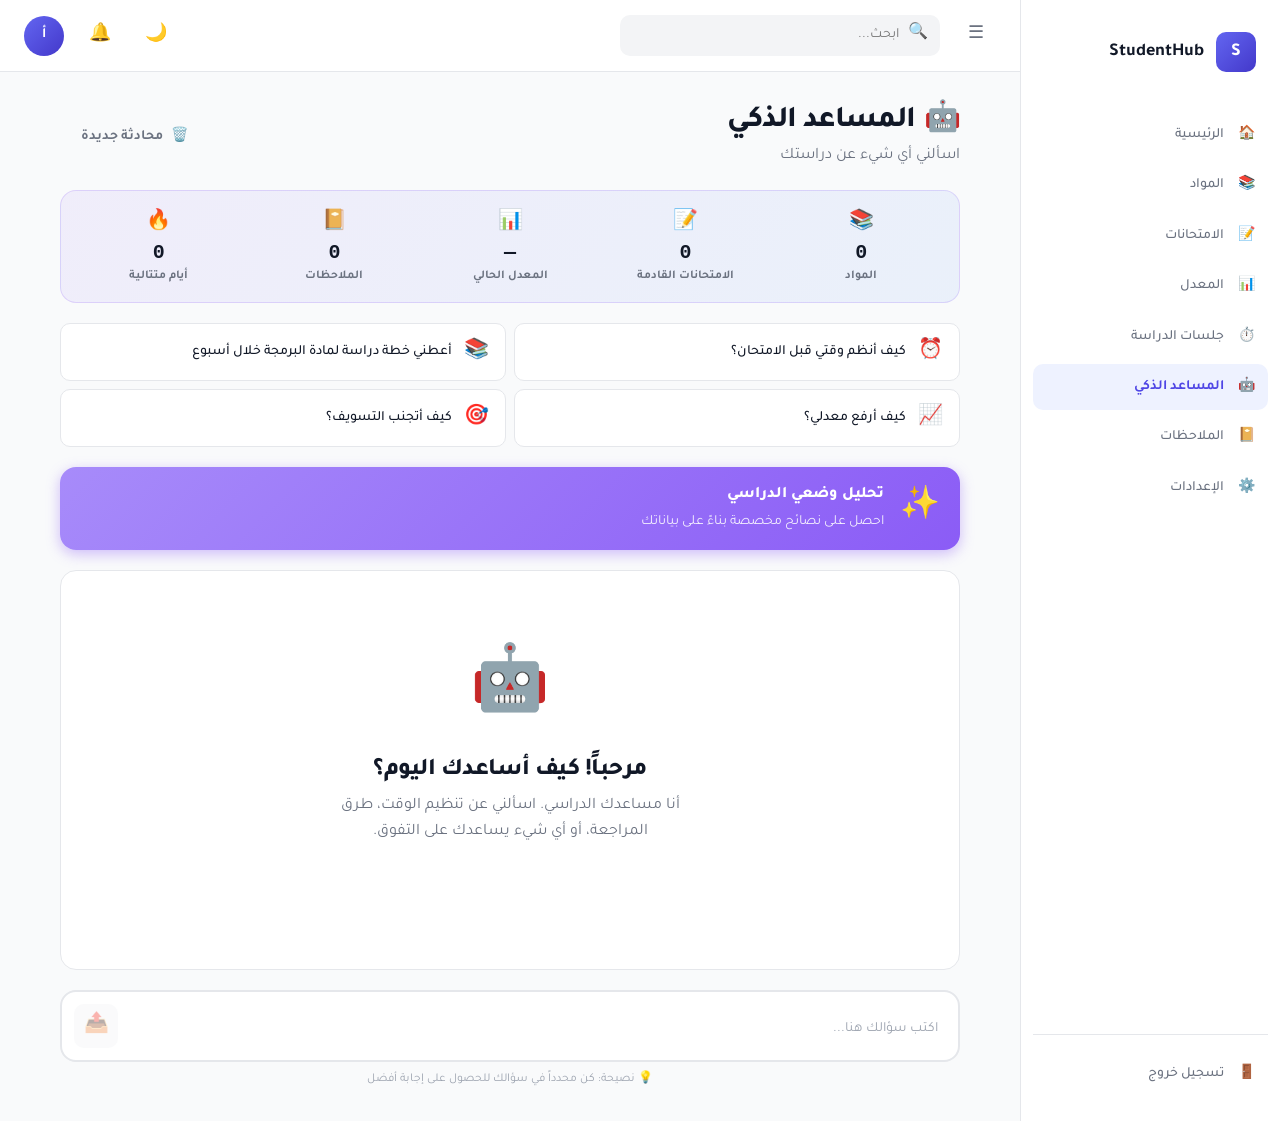
==== ai.html @ faa913c3 "Add assets and icons" ====
<!DOCTYPE html>
<html lang="ar" dir="rtl" data-theme="light">
<head>
  <meta charset="UTF-8">
  <meta name="viewport" content="width=device-width, initial-scale=1.0">
  <meta name="description" content="StudentHub — AI Study Assistant">
  <title data-i18n="ai.title">المساعد الذكي — StudentHub</title>
  
  <link rel="stylesheet" href="css/main.css">
  
  <!-- PWA -->
  <link rel="manifest" href="manifest.json">
  <meta name="theme-color" content="#6366f1">
  <meta name="mobile-web-app-capable" content="yes">
  <meta name="apple-mobile-web-app-capable" content="yes">
  <meta name="apple-mobile-web-app-status-bar-style" content="black-translucent">
  <meta name="apple-mobile-web-app-title" content="StudentHub">
  <link rel="apple-touch-icon" href="assets/icons/apple-touch-icon.png">
  <link rel="icon" type="image/png" sizes="48x48" href="assets/icons/icon-48.png">
</head>
<body>

  <div class="app" id="app">

    <!-- ============ SIDEBAR ============ -->
    <aside class="sidebar" id="sidebar">
      
      <div class="sidebar__logo">
        <div class="sidebar__logo-icon">S</div>
        <span class="sidebar__logo-text">StudentHub</span>
      </div>

      <nav class="sidebar__nav">
        <a href="index.html" class="nav-item">
          <span class="nav-item__icon">🏠</span>
          <span class="nav-item__label" data-i18n="sidebar.home">الرئيسية</span>
        </a>
        <a href="courses.html" class="nav-item">
          <span class="nav-item__icon">📚</span>
          <span class="nav-item__label" data-i18n="sidebar.courses">المواد</span>
        </a>
        <a href="exams.html" class="nav-item">
          <span class="nav-item__icon">📝</span>
          <span class="nav-item__label" data-i18n="sidebar.exams">الامتحانات</span>
        </a>
        <a href="gpa.html" class="nav-item">
          <span class="nav-item__icon">📊</span>
          <span class="nav-item__label" data-i18n="sidebar.gpa">المعدل</span>
        </a>
        <a href="timer.html" class="nav-item">
          <span class="nav-item__icon">⏱️</span>
          <span class="nav-item__label" data-i18n="sidebar.timer">جلسات الدراسة</span>
        </a>
        <a href="ai.html" class="nav-item active">
          <span class="nav-item__icon">🤖</span>
          <span class="nav-item__label" data-i18n="sidebar.ai">المساعد الذكي</span>
        </a>
        <a href="notes.html" class="nav-item">
          <span class="nav-item__icon">📔</span>
          <span class="nav-item__label" data-i18n="sidebar.notes">الملاحظات</span>
        </a>
        <a href="settings.html" class="nav-item">
          <span class="nav-item__icon">⚙️</span>
          <span class="nav-item__label" data-i18n="sidebar.settings">الإعدادات</span>
        </a>
      </nav>

      <div class="sidebar__footer">
        <a href="#" class="nav-item">
          <span class="nav-item__icon">🚪</span>
          <span class="nav-item__label" data-i18n="sidebar.logout">تسجيل خروج</span>
        </a>
      </div>

    </aside>

    <!-- ============ HEADER ============ -->
    <header class="header">
      
      <div class="header__left">
        <button class="icon-btn" id="sidebarToggle" data-i18n-aria="header.menu" aria-label="القائمة">☰</button>
        <div class="header__search">
          <span class="header__search-icon">🔍</span>
          <input 
            type="search" 
            id="globalSearch"
            data-i18n-placeholder="header.search"
            placeholder="ابحث..." 
            aria-label="بحث"
            autocomplete="off"
          >
          <div class="search-results" id="searchResults"></div>
        </div>
      </div>

      <div class="header__right">
        <button class="icon-btn" id="themeToggle" data-i18n-aria="header.theme" aria-label="تبديل الثيم">🌙</button>
        <div class="notifications-wrapper" id="notificationsWrapper">
          <button class="icon-btn" id="notificationsBtn" data-i18n-aria="header.notifications" aria-label="الإشعارات">
            🔔
            <span class="notifications-badge" id="notificationsBadge"></span>
          </button>
          <div class="notifications-dropdown" id="notificationsDropdown"></div>
        </div>
        <a href="settings.html" class="avatar" id="headerAvatar" title="الإعدادات">أ</a>
      </div>

    </header>

    <!-- ============ MAIN ============ -->
    <main class="main">
      <div class="container" style="padding-top: var(--space-8); padding-bottom: var(--space-8);">
        
        <div class="ai">

          <!-- ============ HEADER ============ -->
          <div class="ai__header">
            <div>
              <h1 class="ai__title">🤖 <span data-i18n="ai.title">المساعد الذكي</span></h1>
              <p class="ai__subtitle" data-i18n="ai.subtitle">
                اسألني أي شيء عن دراستك
              </p>
            </div>
            <button class="btn btn-ghost ai__clear-btn" id="clearChatBtn" title="محادثة جديدة">
              🗑️ <span data-i18n="ai.clearChat">محادثة جديدة</span>
            </button>
          </div>

          <!-- ============ STUDENT SNAPSHOT ============ -->
          <div class="ai__snapshot" id="studentSnapshot">
            <!-- سيتم تعبئتها من JS -->
          </div>

          <!-- ============ QUICK SUGGESTIONS ============ -->
          <div class="ai__suggestions" id="suggestions">
            <button class="ai__suggestion" data-prompt="كيف أنظم وقتي قبل الامتحان؟">
              <span class="ai__suggestion-icon">⏰</span>
              <span class="ai__suggestion-text" data-i18n="ai.suggestions.timeManagement">كيف أنظم وقتي قبل الامتحان؟</span>
            </button>
            <button class="ai__suggestion" data-prompt="أعطني خطة دراسة لمادة البرمجة خلال أسبوع">
              <span class="ai__suggestion-icon">📚</span>
              <span class="ai__suggestion-text" data-i18n="ai.suggestions.studyPlan">أعطني خطة دراسة لمادة البرمجة خلال أسبوع</span>
            </button>
            <button class="ai__suggestion" data-prompt="كيف أرفع معدلي؟">
              <span class="ai__suggestion-icon">📈</span>
              <span class="ai__suggestion-text" data-i18n="ai.suggestions.raiseGpa">كيف أرفع معدلي؟</span>
            </button>
            <button class="ai__suggestion" data-prompt="كيف أتجنب التسويف؟">
              <span class="ai__suggestion-icon">🎯</span>
              <span class="ai__suggestion-text" data-i18n="ai.suggestions.procrastination">كيف أتجنب التسويف؟</span>
            </button>
          </div>

          <!-- ============ ANALYZE BUTTON ============ -->
          <div class="ai__analyze">
            <button class="ai__analyze-btn" id="analyzeBtn">
              <span class="ai__analyze-icon">✨</span>
              <div class="ai__analyze-content">
                <div class="ai__analyze-title" data-i18n="ai.analyze.title">تحليل وضعي الدراسي</div>
                <div class="ai__analyze-desc" data-i18n="ai.analyze.desc">احصل على نصائح مخصصة بناءً على بياناتك</div>
              </div>
            </button>
          </div>

          <!-- ============ CHAT CONTAINER ============ -->
          <div class="ai__chat" id="chatContainer">
            <div class="ai__welcome" id="welcomeMessage">
              <div class="ai__welcome-icon">🤖</div>
              <h2 class="ai__welcome-title" data-i18n="ai.welcome.title">مرحباً! كيف أساعدك اليوم؟</h2>
              <p class="ai__welcome-text" data-i18n="ai.welcome.text">
                أنا مساعدك الدراسي. اسألني عن تنظيم الوقت، طرق المراجعة، أو أي شيء يساعدك على التفوق.
              </p>
            </div>
            <!-- Messages will be appended here -->
          </div>

          <!-- ============ INPUT AREA ============ -->
          <div class="ai__input-area">
            <div class="ai__input-wrapper">
              <textarea 
                id="chatInput"
                class="ai__input"
                data-i18n-placeholder="ai.inputPlaceholder"
                placeholder="اكتب سؤالك هنا..."
                rows="1"
                maxlength="500"
              ></textarea>
              <button class="ai__send-btn" id="sendBtn" disabled>
                <span class="ai__send-icon">📤</span>
              </button>
            </div>
            <div class="ai__input-hint" data-i18n="ai.inputHint">
              💡 نصيحة: كن محدداً في سؤالك للحصول على إجابة أفضل
            </div>
          </div>

        </div>

      </div>
    </main>

  </div>

  <script src="js/main.js" type="module"></script>
  <script src="js/modules/ai.js" type="module"></script>
</body>
</html>
---- css/main.css ----
/* ============================================
   StudentHub — Main Stylesheet
   ============================================ */

/* ---------- Base ---------- */
@import url('./base/reset.css');
@import url('./base/variables.css');
@import url('./base/typography.css');
@import url('./base/i18n.css');
@import url('./base/animations.css');

/* ---------- Layout ---------- */
@import url('./layout/grid.css');
@import url('./layout/sidebar.css');
@import url('./layout/header.css');

/* ---------- Components ---------- */
@import url('./components/buttons.css');
@import url('./components/cards.css');
@import url('./components/forms.css');
@import url('./components/dialog.css');
@import url('./components/save-bar.css');
@import url('./components/search.css');
@import url('./components/notifications.css');

/* ---------- Pages ---------- */
@import url('./pages/dashboard.css');
@import url('./pages/settings.css');
@import url('./pages/courses.css');
@import url('./pages/exams.css');
@import url('./pages/gpa.css');
@import url('./pages/notes.css');
@import url('./pages/timer.css');
@import url('./pages/ai.css');
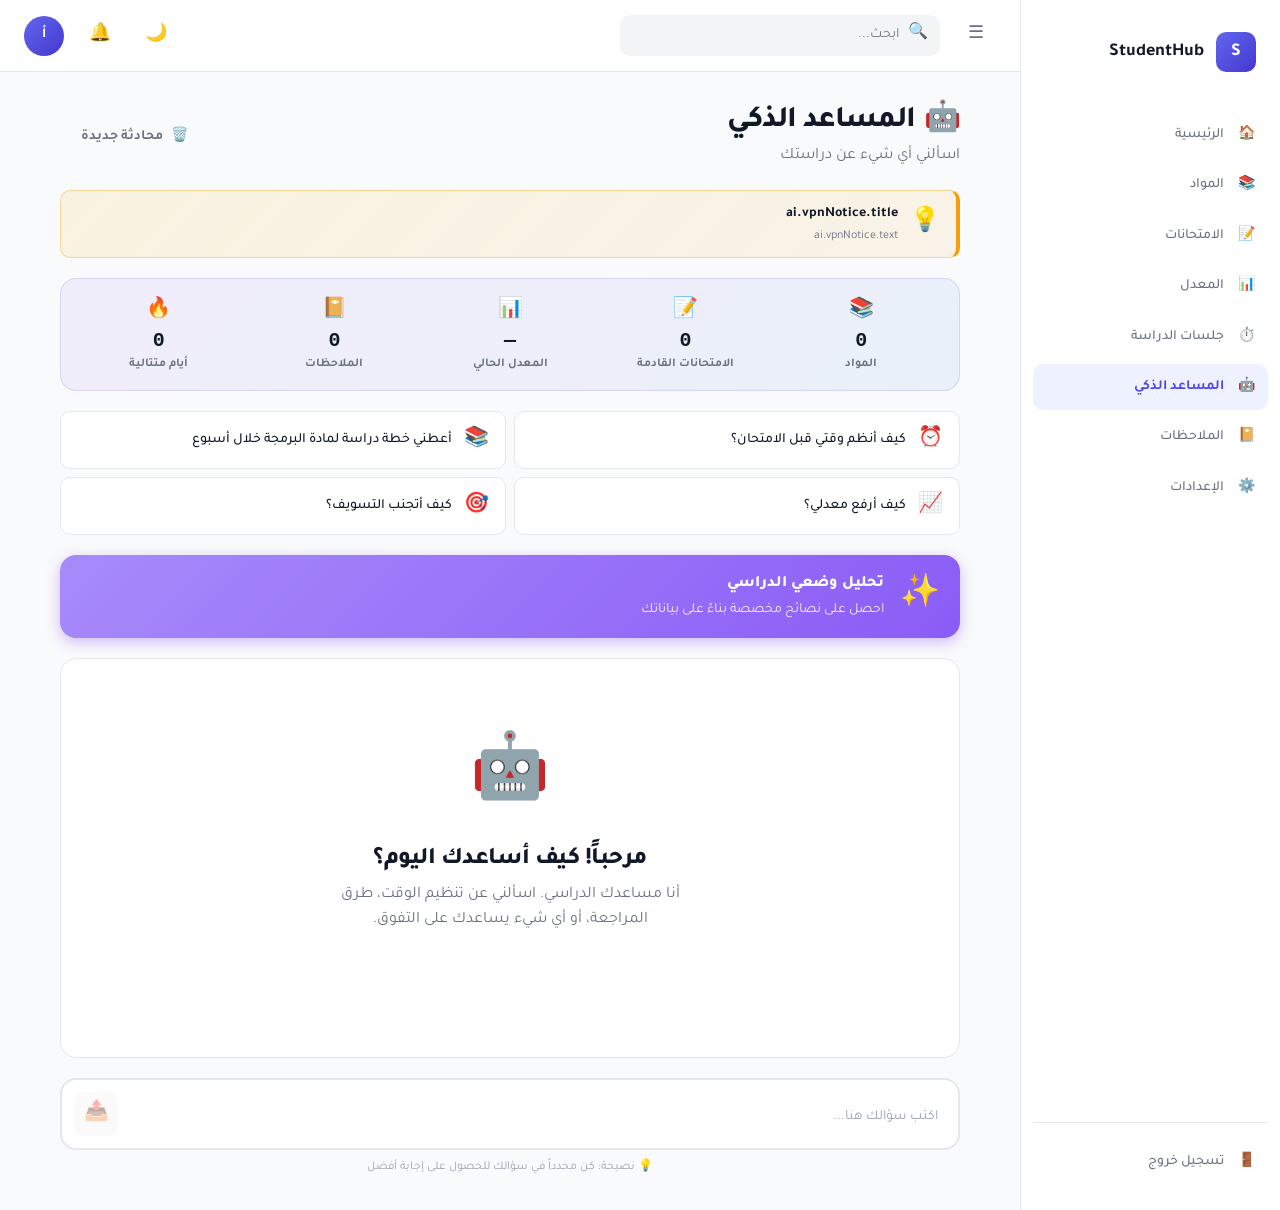
==== commit d5a228bd: "Update ai.html" ====
--- a/ai.html
+++ b/ai.html
@@ -126,6 +126,19 @@
             </button>
           </div>
 
+          <!-- ✅ VPN NOTICE ============ -->
+          <div class="ai__vpn-notice" id="vpnNotice">
+            <span class="ai__vpn-notice__icon">💡</span>
+            <div class="ai__vpn-notice__content">
+              <div class="ai__vpn-notice__title" data-i18n="ai.vpnNotice.title">
+                للحصول على ردود من المساعد
+              </div>
+              <div class="ai__vpn-notice__text" data-i18n="ai.vpnNotice.text">
+                تأكد من تشغيل VPN قبل إرسال سؤالك
+              </div>
+            </div>
+          </div>
+
           <!-- ============ STUDENT SNAPSHOT ============ -->
           <div class="ai__snapshot" id="studentSnapshot">
             <!-- سيتم تعبئتها من JS -->
@@ -204,4 +217,4 @@
   <script src="js/main.js" type="module"></script>
   <script src="js/modules/ai.js" type="module"></script>
 </body>
-</html>+</html>
